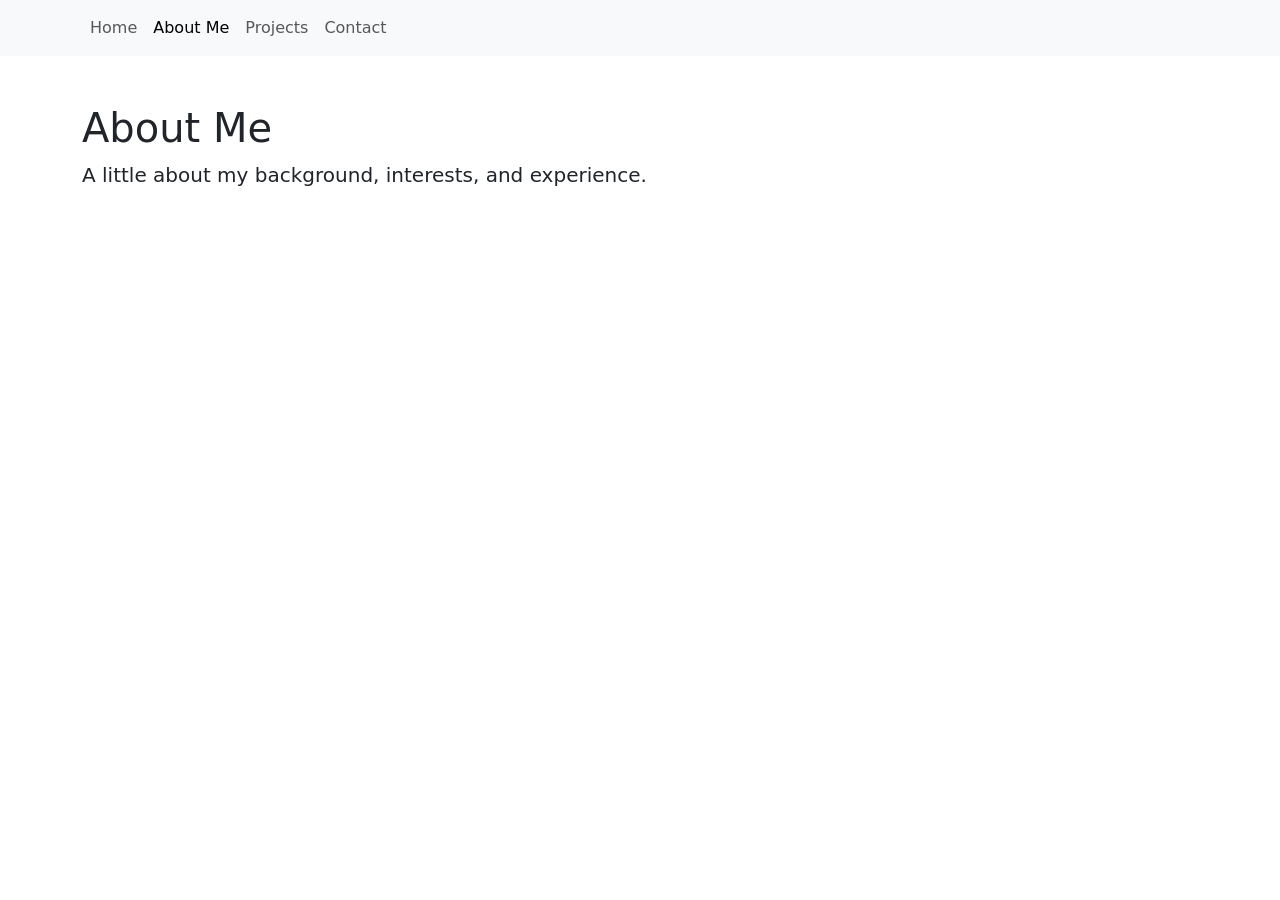
==== pages/aboutme/aboutme.html @ 366162ea "create pages/basic layouts" ====
<!doctype html>
<html lang="en">
  <head>
    <meta charset="UTF-8" />
    <meta name="viewport" content="width=device-width, initial-scale=1.0" />
    <link
      href="https://cdn.jsdelivr.net/npm/bootstrap@5.3.8/dist/css/bootstrap.min.css"
      rel="stylesheet"
      integrity="sha384-sRIl4kxILFvY47J16cr9ZwB07vP4J8+LH7qKQnuqkuIAvNWLzeN8tE5YBujZqJLB"
      crossorigin="anonymous"
    />
    <title>About Me | Ellis Liang's Portfolio</title>
  </head>
  <body>
    <nav class="navbar navbar-expand-lg bg-body-tertiary">
      <div class="container">
        <button
          class="navbar-toggler"
          type="button"
          data-bs-toggle="collapse"
          data-bs-target="#navbarNav"
          aria-controls="navbarNav"
          aria-expanded="false"
          aria-label="Toggle navigation"
        >
          <span class="navbar-toggler-icon"></span>
        </button>
        <div class="collapse navbar-collapse" id="navbarNav">
          <div class="navbar-nav">
            <a class="nav-link" href="../../index.html">Home</a>
            <a class="nav-link active" aria-current="page" href="aboutme.html"
              >About Me</a
            >
            <a class="nav-link" href="../projects/projects.html">Projects</a>
            <a class="nav-link" href="../contact/contact.html">Contact</a>
          </div>
        </div>
      </div>
    </nav>

    <main class="container py-5">
      <div class="row">
        <div class="col-lg-8">
          <h1>About Me</h1>
          <p class="lead">
            A little about my background, interests, and experience.
          </p>
        </div>
      </div>
    </main>

    <script
      src="https://cdn.jsdelivr.net/npm/bootstrap@5.3.8/dist/js/bootstrap.bundle.min.js"
      integrity="sha384-FKyoEForCGlyvwx9Hj09JcYn3nv7wiPVlz7YYwJrWVcXK/BmnVDxM+D2scQbITxI"
      crossorigin="anonymous"
    ></script>
  </body>
</html>
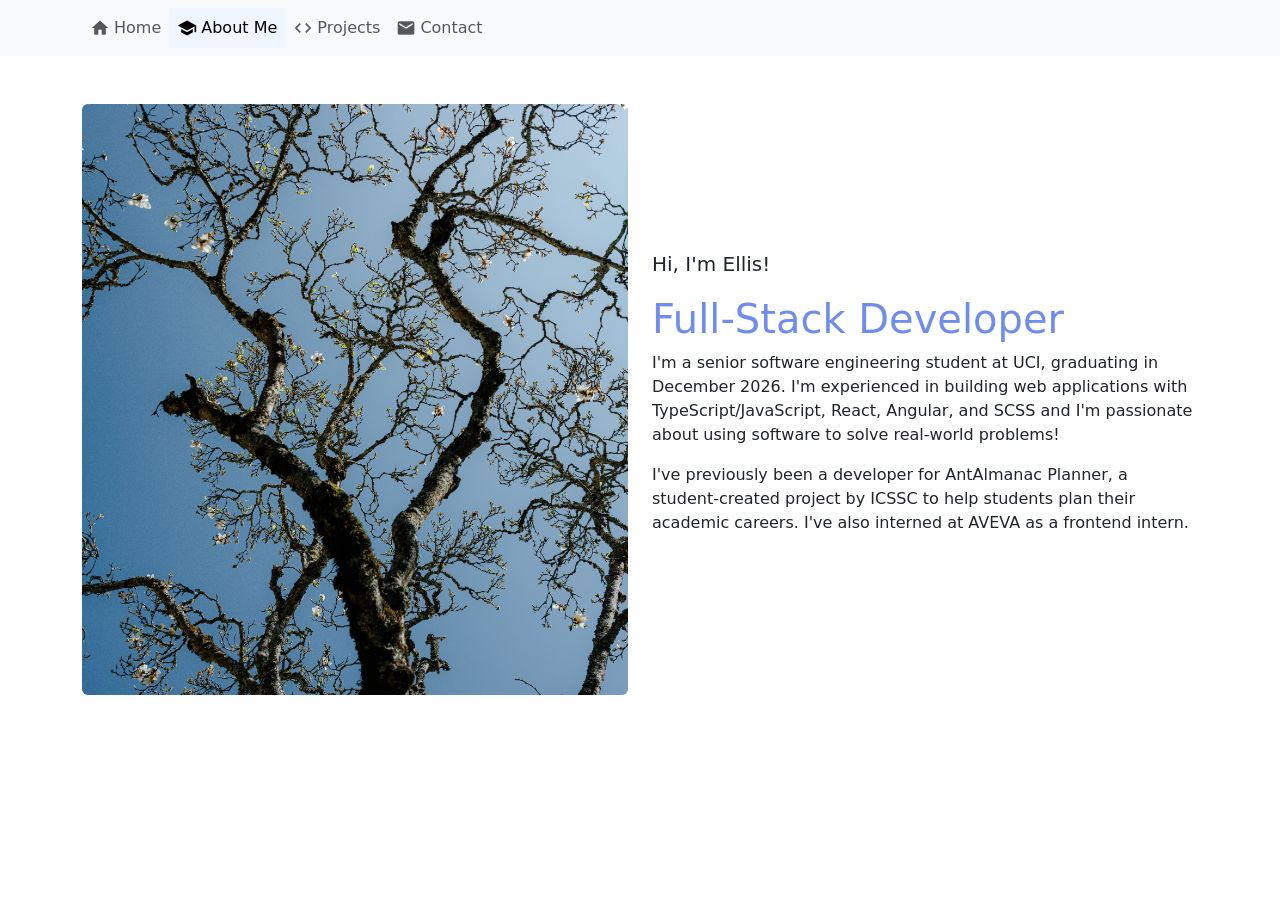
==== commit c8fc611d: "create about me and improve nav bar" ====
--- a/pages/aboutme/aboutme.html
+++ b/pages/aboutme/aboutme.html
@@ -9,6 +9,11 @@
       integrity="sha384-sRIl4kxILFvY47J16cr9ZwB07vP4J8+LH7qKQnuqkuIAvNWLzeN8tE5YBujZqJLB"
       crossorigin="anonymous"
     />
+    <link
+      href="https://fonts.googleapis.com/icon?family=Material+Icons"
+      rel="stylesheet"
+    />
+    <link href="../portfolio.css" rel="stylesheet" />
     <title>About Me | Ellis Liang's Portfolio</title>
   </head>
   <body>
@@ -27,23 +32,49 @@
         </button>
         <div class="collapse navbar-collapse" id="navbarNav">
           <div class="navbar-nav">
-            <a class="nav-link" href="../../index.html">Home</a>
+            <a class="nav-link" href="../../index.html"
+              ><span class="material-icons" aria-hidden="true">home</span
+              >Home</a
+            >
             <a class="nav-link active" aria-current="page" href="aboutme.html"
+              ><span class="material-icons" aria-hidden="true">school</span
               >About Me</a
             >
-            <a class="nav-link" href="../projects/projects.html">Projects</a>
-            <a class="nav-link" href="../contact/contact.html">Contact</a>
+            <a class="nav-link" href="../projects/projects.html"
+              ><span class="material-icons" aria-hidden="true">code</span
+              >Projects</a
+            >
+            <a class="nav-link" href="../contact/contact.html"
+              ><span class="material-icons" aria-hidden="true">mail</span
+              >Contact</a
+            >
           </div>
         </div>
       </div>
     </nav>
 
     <main class="container py-5">
-      <div class="row">
-        <div class="col-lg-8">
-          <h1>About Me</h1>
-          <p class="lead">
-            A little about my background, interests, and experience.
+      <div class="row align-items-center g-4">
+        <div class="col-md-6">
+          <img
+            src="../../assets/Tree.jpg"
+            class="img-fluid rounded"
+            alt="Flowering tree branches against a blue sky"
+          />
+        </div>
+        <div class="col-md-6">
+          <p class="lead">Hi, I'm Ellis!</p>
+          <h1>Full-Stack Developer</h1>
+          <p>
+            I'm a senior software engineering student at UCI, graduating in
+            December 2026. I'm experienced in building web applications with
+            TypeScript/JavaScript, React, Angular, and SCSS and I'm passionate
+            about using software to solve real-world problems!
+          </p>
+          <p>
+            I've previously been a developer for AntAlmanac Planner, a
+            student-created project by ICSSC to help students plan their
+            academic careers. I've also interned at AVEVA as a frontend intern.
           </p>
         </div>
       </div>
--- a/pages/portfolio.css
+++ b/pages/portfolio.css
@@ -0,0 +1,18 @@
+.nav-link {
+  display: inline-flex;
+  align-items: center;
+  gap: 0.25rem;
+
+  .material-icons {
+    font-size: 1.25rem;
+    line-height: 1;
+  }
+
+  &.active {
+    background-color: #eff6ff;
+  }
+}
+
+h1 {
+  color: rgb(111, 141, 236);
+}
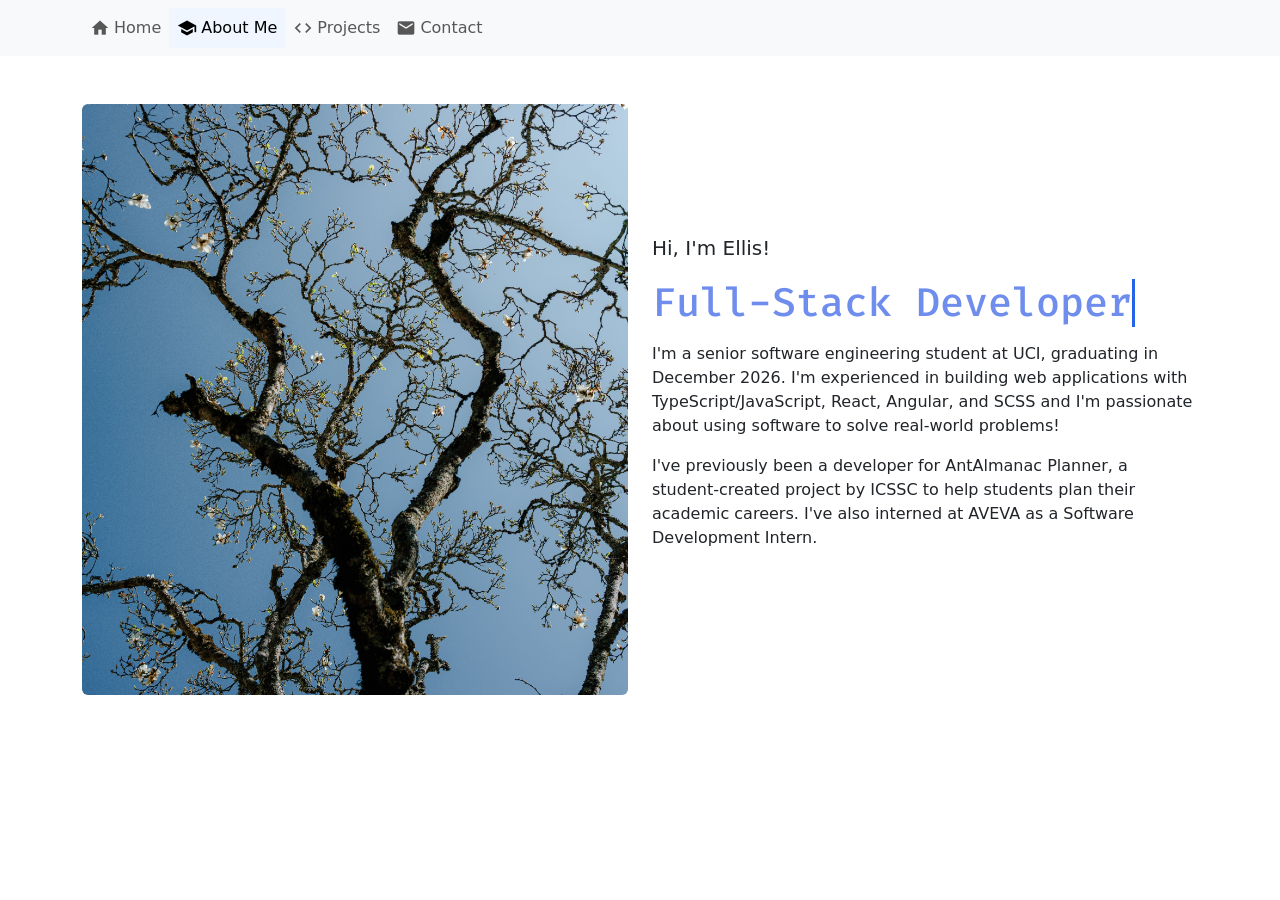
==== commit 91d948a6: "additional styling improvements" ====
--- a/pages/aboutme/aboutme.html
+++ b/pages/aboutme/aboutme.html
@@ -8,6 +8,12 @@
       rel="stylesheet"
       integrity="sha384-sRIl4kxILFvY47J16cr9ZwB07vP4J8+LH7qKQnuqkuIAvNWLzeN8tE5YBujZqJLB"
       crossorigin="anonymous"
+    />
+    <link rel="preconnect" href="https://fonts.googleapis.com" />
+    <link rel="preconnect" href="https://fonts.gstatic.com" crossorigin />
+    <link
+      href="https://fonts.googleapis.com/css2?family=Fira+Code:wght@300..700&display=swap"
+      rel="stylesheet"
     />
     <link
       href="https://fonts.googleapis.com/icon?family=Material+Icons"
@@ -64,7 +70,9 @@
         </div>
         <div class="col-md-6">
           <p class="lead">Hi, I'm Ellis!</p>
-          <h1>Full-Stack Developer</h1>
+          <div class="typing-container">
+            <h1 class="typing-text">Full-Stack Developer</h1>
+          </div>
           <p>
             I'm a senior software engineering student at UCI, graduating in
             December 2026. I'm experienced in building web applications with
@@ -74,7 +82,8 @@
           <p>
             I've previously been a developer for AntAlmanac Planner, a
             student-created project by ICSSC to help students plan their
-            academic careers. I've also interned at AVEVA as a frontend intern.
+            academic careers. I've also interned at AVEVA as a Software
+            Development Intern.
           </p>
         </div>
       </div>
--- a/pages/portfolio.css
+++ b/pages/portfolio.css
@@ -13,6 +13,37 @@
   }
 }
 
-h1 {
-  color: rgb(111, 141, 236);
-}+.typing-container {
+  display: inline-block;
+  .typing-text {
+    white-space: nowrap;
+    overflow: hidden;
+    border-right: 3px solid #2563eb;
+    width: 0;
+    color: rgb(111, 141, 236);
+    font-family: "Fira Code", monospace;
+    animation:
+      typing 3.5s steps(30, end) forwards,
+      blink 0.75s step-end infinite;
+  }
+}
+
+@keyframes typing {
+  from {
+    width: 0;
+  }
+  to {
+    width: 100%;
+  }
+}
+
+/* Keyframes for the blinking cursor */
+@keyframes blink {
+  from,
+  to {
+    border-color: transparent;
+  }
+  50% {
+    border-color: #2563eb;
+  }
+}
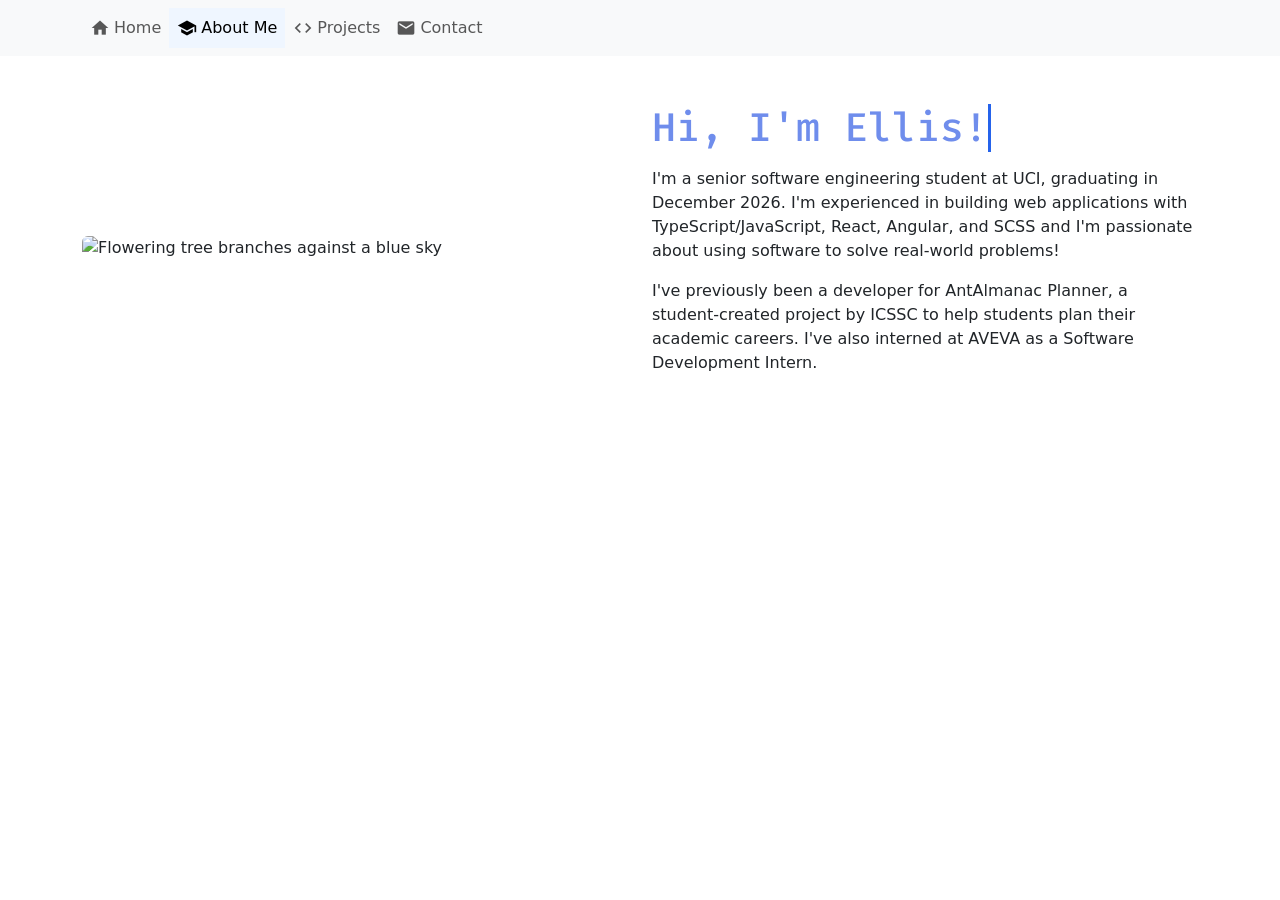
==== commit 21f0862e: "project page" ====
--- a/pages/aboutme/aboutme.html
+++ b/pages/aboutme/aboutme.html
@@ -23,7 +23,7 @@
     <title>About Me | Ellis Liang's Portfolio</title>
   </head>
   <body>
-    <nav class="navbar navbar-expand-lg bg-body-tertiary">
+    <nav class="navbar sticky-top navbar-expand-lg bg-body-tertiary">
       <div class="container">
         <button
           class="navbar-toggler"
@@ -63,15 +63,14 @@
       <div class="row align-items-center g-4">
         <div class="col-md-6">
           <img
-            src="../../assets/Tree.jpg"
+            src="../../assets/tree.jpg"
             class="img-fluid rounded"
             alt="Flowering tree branches against a blue sky"
           />
         </div>
         <div class="col-md-6">
-          <p class="lead">Hi, I'm Ellis!</p>
           <div class="typing-container">
-            <h1 class="typing-text">Full-Stack Developer</h1>
+            <h1 class="typing-text long">Hi, I'm Ellis!</h1>
           </div>
           <p>
             I'm a senior software engineering student at UCI, graduating in
--- a/pages/portfolio.css
+++ b/pages/portfolio.css
@@ -22,9 +22,17 @@
     width: 0;
     color: rgb(111, 141, 236);
     font-family: "Fira Code", monospace;
-    animation:
-      typing 3.5s steps(30, end) forwards,
-      blink 0.75s step-end infinite;
+
+    &.long {
+      animation:
+        typing 2.5s steps(30, end) forwards,
+        blink 0.75s step-end infinite;
+    }
+    &.short {
+      animation:
+        typing 1.5s steps(30, end) forwards,
+        blink 0.75s step-end infinite;
+    }
   }
 }
 
